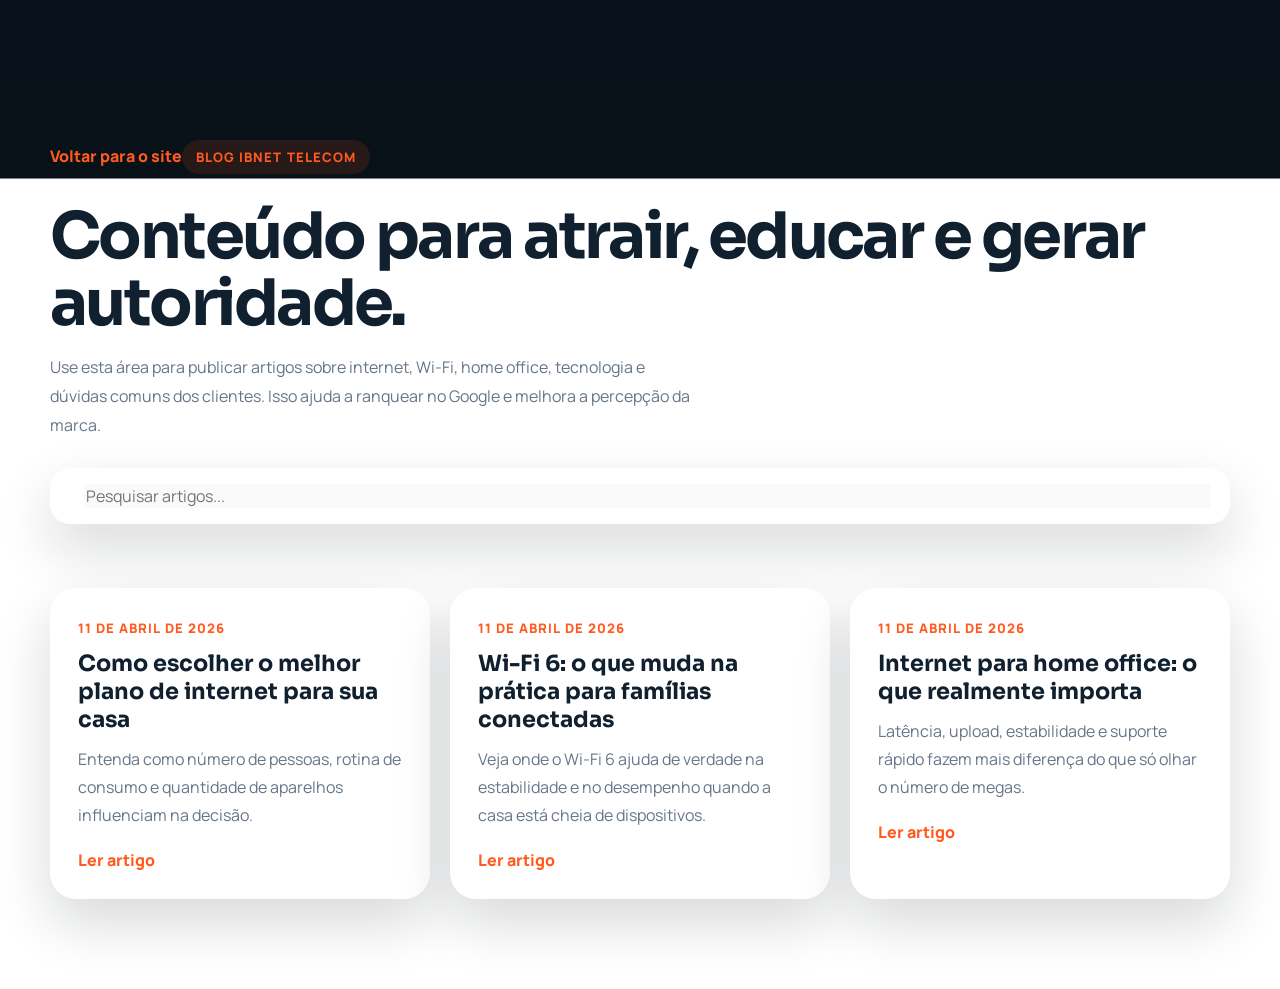
==== blog/index.html @ 460b7248 "Add blog section and refine homepage layout" ====
<!DOCTYPE html><html lang="pt-BR"><head><meta charset="UTF-8"><meta name="viewport" content="width=device-width, initial-scale=1.0"><title>Blog IBnet Telecom</title><link rel="preconnect" href="https://fonts.googleapis.com"><link rel="preconnect" href="https://fonts.gstatic.com" crossorigin><link href="https://fonts.googleapis.com/css2?family=Manrope:wght@400;500;600;700;800&family=Sora:wght@600;700;800&display=swap" rel="stylesheet"><link rel="stylesheet" href="../styles.css"></head><body><div class="page-bg"></div><main class="blog-shell"><div class="container"><section class="blog-hero"><a href="../index.html" class="article-back">Voltar para o site</a><span class="eyebrow">Blog IBnet Telecom</span><h1 class="blog-title">Conteúdo para atrair, educar e gerar autoridade.</h1><p class="blog-intro">Use esta área para publicar artigos sobre internet, Wi-Fi, home office, tecnologia e dúvidas comuns dos clientes. Isso ajuda a ranquear no Google e melhora a percepção da marca.</p><div class="blog-search"><i class="fas fa-search"></i><input type="search" placeholder="Pesquisar artigos..." disabled></div></section><section class="blog-list"><article class="blog-card"><span class="blog-meta">11 de abril de 2026</span><h2>Como escolher o melhor plano de internet para sua casa</h2><p>Entenda como número de pessoas, rotina de consumo e quantidade de aparelhos influenciam na decisão.</p><a href="como-escolher-plano-de-internet.html">Ler artigo</a></article><article class="blog-card"><span class="blog-meta">11 de abril de 2026</span><h2>Wi-Fi 6: o que muda na prática para famílias conectadas</h2><p>Veja onde o Wi-Fi 6 ajuda de verdade na estabilidade e no desempenho quando a casa está cheia de dispositivos.</p><a href="wifi-6-na-pratica.html">Ler artigo</a></article><article class="blog-card"><span class="blog-meta">11 de abril de 2026</span><h2>Internet para home office: o que realmente importa</h2><p>Latência, upload, estabilidade e suporte rápido fazem mais diferença do que só olhar o número de megas.</p><a href="internet-para-home-office.html">Ler artigo</a></article></section></div></main></body></html>
---- styles.css ----
:root{--bg:#081018;--bg2:#0f1822;--surface:#fff;--soft:#f4f7fb;--soft2:#eef2f7;--text:#10202f;--textInv:#eef4fa;--muted:#667688;--mutedInv:#b6c1cb;--primary:#ff5a1f;--primaryDark:#d94712;--accent:#ffb247;--success:#1fcf89;--line:rgba(16,32,47,.1);--lineInv:rgba(255,255,255,.1);--shadow:0 24px 55px rgba(10,18,27,.16);--radius:24px;--radiusSm:16px;--container:1180px;--tr:.22s ease}*{box-sizing:border-box}html{scroll-behavior:smooth}body{margin:0;font-family:'Manrope',sans-serif;color:var(--text);background:linear-gradient(180deg,#09111a 0,#081018 24%,#fff 24.1%,#fff 100%)}body.menu-open{overflow:hidden}a{text-decoration:none;color:inherit}img{max-width:100%;display:block}button,input,select,textarea{font:inherit}.container{width:min(var(--container),calc(100% - 40px));margin:0 auto}.page-bg{position:fixed;inset:0;pointer-events:none;background:radial-gradient(circle at top left,rgba(255,90,31,.18),transparent 28%),radial-gradient(circle at top right,rgba(255,178,71,.12),transparent 22%);z-index:-1}.section{padding:92px 0}.section-dark{background:linear-gradient(180deg,#081018,#0d1722);color:var(--textInv)}.section-soft{background:linear-gradient(180deg,var(--soft),var(--soft2))}.section-accent{padding:0 0 40px}.eyebrow{display:inline-flex;padding:8px 14px;border-radius:999px;background:rgba(255,90,31,.12);color:var(--primary);font-size:.82rem;font-weight:800;letter-spacing:.08em;text-transform:uppercase}.hero .eyebrow,.section-dark .eyebrow,.cta-band .eyebrow{background:rgba(255,255,255,.08);color:#ffd2bd}.section-heading{max-width:760px;margin:0 auto 48px;text-align:center}.align-left{text-align:left;margin:0}.section-heading h2,.hero h1,.contact-form-card h3,.cta-band h2{margin:18px 0 14px;font-family:'Sora',sans-serif;letter-spacing:-.04em;line-height:1.03}.section-heading h2{font-size:clamp(2rem,4vw,3.2rem)}.section-heading p,.hero-text,.plan-description,.benefit-card p,.testimonial-card p,.contact-form-card p,.faq-answer p{line-height:1.75;color:var(--muted)}.section-dark .section-heading p,.section-dark .benefit-card p,.section-dark .faq-answer p,.cta-band p{color:var(--mutedInv)}.header{position:sticky;top:0;z-index:50;background:rgba(8,16,24,.74);backdrop-filter:blur(16px);border-bottom:1px solid rgba(255,255,255,.08)}.header.scrolled{background:rgba(8,16,24,.92)}.navbar{display:flex;align-items:center;justify-content:space-between;gap:24px;min-height:92px}.logo,.footer-logo{height:72px;width:auto}.nav-panel{display:flex;align-items:center;justify-content:space-between;gap:28px;flex:1}.nav-menu{display:flex;gap:28px;list-style:none;margin:0;padding:0}.nav-link{color:rgba(238,244,250,.94);font-weight:700;position:relative}.nav-link:after{content:'';position:absolute;left:0;bottom:-8px;width:100%;height:2px;background:linear-gradient(90deg,var(--primary),var(--accent));transform:scaleX(0);transform-origin:left;transition:transform var(--tr)}.nav-link:hover:after{transform:scaleX(1)}.nav-actions{display:flex;align-items:center;gap:12px}.phone-btn{display:inline-flex;align-items:center;gap:10px;color:var(--textInv);font-weight:800}.btn{display:inline-flex;align-items:center;justify-content:center;gap:10px;min-height:52px;padding:0 22px;border:none;border-radius:999px;font-weight:800;cursor:pointer;transition:transform var(--tr),background var(--tr),color var(--tr),border-color var(--tr),box-shadow var(--tr)}.btn:hover{transform:translateY(-2px)}.btn-primary{background:linear-gradient(135deg,var(--primary),#ff7d30);color:#fff;box-shadow:0 18px 35px rgba(255,90,31,.24)}.btn-primary:hover{background:linear-gradient(135deg,#ff6d35,var(--primaryDark))}.btn-secondary{background:transparent;border:1px solid rgba(255,255,255,.18);color:var(--textInv)}.section:not(.section-dark) .btn-secondary,.contact-cta-box .btn-secondary{border-color:var(--line);color:var(--text)}.btn-light{background:#fff;color:var(--text)}.btn.full{width:100%}.hamburger{display:none;width:52px;height:52px;border-radius:16px;border:1px solid rgba(255,255,255,.16);background:transparent;align-items:center;justify-content:center;flex-direction:column;gap:5px}.hamburger span{display:block;width:22px;height:2px;background:#fff;transition:transform var(--tr),opacity var(--tr)}.hamburger.active span:nth-child(1){transform:translateY(7px) rotate(45deg)}.hamburger.active span:nth-child(2){opacity:0}.hamburger.active span:nth-child(3){transform:translateY(-7px) rotate(-45deg)}.hero{padding:56px 0 78px;color:var(--textInv)}.hero-grid{display:grid;grid-template-columns:minmax(0,1.15fr) minmax(360px,.85fr);gap:36px;align-items:center}.hero h1{font-size:clamp(2.8rem,6vw,5.2rem);max-width:11ch}.hero-text{max-width:60ch;color:#d1dbe5;font-size:1.08rem}.hero-proof{display:grid;grid-template-columns:repeat(3,1fr);gap:14px;margin:34px 0 28px}.proof-card{padding:18px;border-radius:22px;background:rgba(255,255,255,.08);border:1px solid rgba(255,255,255,.08)}.proof-card strong{display:block;margin-bottom:8px}.proof-card span{font-size:.92rem;line-height:1.55;color:var(--mutedInv)}.hero-actions{display:flex;flex-wrap:wrap;gap:14px;margin-bottom:24px}.hero-tags{display:flex;flex-wrap:wrap;gap:14px 20px;list-style:none;padding:0;margin:0;color:#dce4ee}.hero-tags li{display:inline-flex;align-items:center;gap:8px;font-weight:700}.hero-tags i{color:var(--success)}.hero-panel{position:relative;min-height:560px;border-radius:32px;background:linear-gradient(180deg,rgba(255,255,255,.1),rgba(255,255,255,.04));border:1px solid rgba(255,255,255,.1);overflow:hidden;box-shadow:0 30px 70px rgba(0,0,0,.22)}.signal-rings,.signal-rings:before,.signal-rings:after{position:absolute;border:1px solid rgba(255,255,255,.22);border-radius:50%}.signal-rings{width:340px;height:340px;top:110px;left:50%;transform:translateX(-50%)}.signal-rings:before,.signal-rings:after{content:'';inset:-28px}.signal-rings:after{inset:-56px}.speed-card{position:absolute;inset:50% auto auto 50%;transform:translate(-50%,-50%);width:min(340px,calc(100% - 56px));padding:34px 28px;text-align:center;border-radius:28px;background:linear-gradient(180deg,#fff,#f8fbfd);color:var(--text);box-shadow:var(--shadow)}.speed-kicker{display:inline-block;margin-bottom:12px;color:var(--primary);font-size:.8rem;font-weight:800;letter-spacing:.09em;text-transform:uppercase}.speed-text{display:block;font-family:'Sora',sans-serif;font-size:clamp(2.6rem,8vw,4.6rem);line-height:1;color:var(--primary)}.speed-label{display:block;margin-top:12px;line-height:1.6;color:var(--muted)}.floating-metric{position:absolute;max-width:190px;padding:16px 18px;border-radius:20px;background:rgba(8,16,24,.85);border:1px solid rgba(255,255,255,.1);color:var(--textInv)}.floating-metric span{display:block;font-size:.84rem;color:var(--mutedInv)}.floating-metric strong{display:block;margin-top:6px;font-size:1.1rem}.metric-top{top:42px;right:24px}.metric-bottom{left:24px;bottom:28px}.stats-bar{margin-top:-16px;padding-bottom:40px}.stats-grid,.benefits-grid,.testimonials-grid,.plans-grid,.addons{display:grid;gap:18px}.stats-grid{grid-template-columns:repeat(3,1fr)}.benefits-grid{grid-template-columns:repeat(4,1fr)}.testimonials-grid{grid-template-columns:repeat(3,1fr)}.plans-grid{grid-template-columns:repeat(3,1fr);gap:22px}.addons{grid-template-columns:repeat(2,1fr);margin-top:26px}.stat-item,.plan-card,.testimonial-card,.coverage-panel,.contact-card,.contact-form-card,.addon-card{background:#fff;border-radius:26px;box-shadow:var(--shadow)}.stat-item{padding:24px}.stat-item strong{display:block;margin-bottom:10px;font-size:1.15rem}.stat-item span{color:var(--muted);line-height:1.65}.benefit-card{padding:28px;border-radius:26px;background:rgba(255,255,255,.06);border:1px solid rgba(255,255,255,.08)}.benefit-icon{width:56px;height:56px;display:grid;place-items:center;margin-bottom:20px;border-radius:18px;background:linear-gradient(135deg,var(--primary),#ff8742);color:#fff;font-size:1.3rem}.benefit-card h3{margin:0 0 12px;font-family:'Sora',sans-serif;font-size:1.28rem}.plan-card{position:relative;padding:30px;border:1px solid var(--line);transition:transform var(--tr),box-shadow var(--tr),border-color var(--tr)}.plan-card:hover{transform:translateY(-6px);box-shadow:0 24px 44px rgba(16,28,39,.14);border-color:rgba(255,90,31,.35)}.plan-card.featured{background:linear-gradient(180deg,#fff8f3,#fff);border-color:rgba(255,90,31,.42);transform:translateY(-12px)}.featured-seal{position:absolute;top:18px;right:18px;padding:9px 12px;border-radius:999px;background:rgba(255,90,31,.12);color:var(--primary);font-size:.76rem;font-weight:800;letter-spacing:.08em;text-transform:uppercase}.plan-line{color:var(--primary);font-size:.8rem;font-weight:800;letter-spacing:.08em;text-transform:uppercase}.plan-card h3{margin:14px 0 12px;font-family:'Sora',sans-serif;font-size:2.2rem;letter-spacing:-.05em}.plan-price{display:flex;align-items:baseline;gap:8px;margin:26px 0}.plan-price small,.plan-price span{color:var(--muted);font-weight:700}.plan-price strong{font-family:'Sora',sans-serif;font-size:2.8rem;line-height:1;letter-spacing:-.05em}.plan-list{list-style:none;padding:0;margin:0 0 28px;display:grid;gap:12px}.plan-list li{position:relative;padding-left:30px;color:var(--muted);line-height:1.6}.plan-list li:before{content:'\f058';font-family:'Font Awesome 6 Free';font-weight:900;position:absolute;left:0;top:1px;color:var(--success)}.addon-card{display:flex;align-items:center;gap:18px;padding:24px;background:linear-gradient(180deg,#111d29,#0b151f);color:var(--textInv)}.addon-card i{width:54px;height:54px;display:grid;place-items:center;border-radius:18px;background:linear-gradient(135deg,var(--primary),#ff8e45);font-size:1.2rem}.addon-card div{flex:1}.addon-card strong{display:block;margin-bottom:6px}.addon-card span{color:var(--mutedInv);line-height:1.55}.cta-band{display:flex;align-items:center;justify-content:space-between;gap:24px;padding:34px 40px;border-radius:28px;color:var(--textInv);background:linear-gradient(135deg,#121f2d,#0b151f 60%,#1b0f0a 100%);box-shadow:0 30px 70px rgba(0,0,0,.22)}.cta-band p{margin:0}.coverage-layout,.contact-layout,.faq-layout{display:grid;grid-template-columns:minmax(0,1.1fr) minmax(320px,.9fr);gap:24px}.coverage-map-wrap{padding:12px;border-radius:30px;background:#fff;box-shadow:var(--shadow)}.coverage-map{height:560px;border-radius:22px}.coverage-panel{padding:28px}.coverage-panel-header{display:flex;justify-content:space-between;align-items:flex-start;gap:12px;margin-bottom:18px}.coverage-panel-header h3,.footer h4{margin:0;font-family:'Sora',sans-serif}.coverage-panel-header a{color:var(--primary);font-weight:800}.coverage-list{list-style:none;padding:0;margin:0;display:grid;gap:10px;max-height:460px;overflow:auto}.coverage-list li{padding:14px 16px;border-radius:16px;background:var(--soft);cursor:pointer;transition:background var(--tr),transform var(--tr);font-weight:700}.coverage-list li:hover{background:rgba(255,90,31,.12);transform:translateX(4px)}.testimonial-card,.contact-card,.contact-form-card{padding:28px}.stars{display:flex;gap:6px;color:#ffb400;margin-bottom:16px}.testimonial-card p{margin:0 0 20px}.testimonial-card strong{display:block;margin-bottom:4px}.testimonial-card span,.contact-card span,.footer p,.footer li,.footer a{color:var(--muted)}.faq-list{display:grid;gap:14px}.faq-item{border-radius:20px;border:1px solid rgba(255,255,255,.08);background:rgba(255,255,255,.04);overflow:hidden}.faq-question{width:100%;display:flex;align-items:center;justify-content:space-between;gap:20px;padding:22px 24px;border:none;background:transparent;color:var(--textInv);text-align:left;font-weight:800;cursor:pointer}.faq-question i{transition:transform var(--tr)}.faq-answer{display:none;padding:0 24px 22px}.faq-item.active .faq-answer{display:block}.faq-item.active .faq-question i{transform:rotate(45deg)}.contact-column{display:grid;gap:16px}.contact-card{display:flex;align-items:center;gap:18px}.contact-card i{width:56px;height:56px;display:grid;place-items:center;border-radius:18px;background:linear-gradient(135deg,var(--primary),#ff8b49);color:#fff;font-size:1.2rem}.contact-card strong{display:block;margin-bottom:6px}.contact-cta-box{padding:26px;border-radius:26px;background:linear-gradient(180deg,#0e1823,#0a131c);color:var(--textInv);box-shadow:0 30px 70px rgba(0,0,0,.22)}.contact-cta-box .btn+.btn{margin-top:12px}.finance-qr{width:180px;margin:20px auto 0;border-radius:18px;background:#fff;padding:10px}.contact-form-card h3{font-size:2rem}.form-grid{display:grid;grid-template-columns:repeat(2,1fr);gap:14px}.form-group{display:grid;gap:10px;margin-bottom:18px}.form-group label{font-size:.95rem;font-weight:800}.form-group input,.form-group select,.form-group textarea{width:100%;padding:16px 18px;border-radius:16px;border:1px solid var(--line);background:#fbfcfd;color:var(--text)}.form-group input:focus,.form-group select:focus,.form-group textarea:focus{outline:none;border-color:rgba(255,90,31,.4);box-shadow:0 0 0 4px rgba(255,90,31,.12);background:#fff}.footer{background:#081018;color:var(--textInv);padding-top:40px}.footer-content{display:grid;grid-template-columns:1.2fr .9fr .9fr .8fr;gap:20px;padding-bottom:30px}.footer ul{list-style:none;padding:0;margin:0}.footer-bottom{padding:18px 0 32px;border-top:1px solid rgba(255,255,255,.08);color:#c7d1db}.social-links{display:flex;gap:12px}.social-links a{width:44px;height:44px;display:grid;place-items:center;border-radius:14px;background:rgba(255,255,255,.08)}.floating-whatsapp{position:fixed;right:18px;bottom:18px;z-index:60;display:inline-flex;align-items:center;gap:10px;padding:14px 18px;border-radius:999px;background:linear-gradient(135deg,#1db954,#0fb964);color:#fff;font-weight:800;box-shadow:0 20px 40px rgba(13,117,55,.35)}.reveal{opacity:1;transform:none}.reveal.is-visible{opacity:1;transform:none}@media (max-width:1120px){.hero-grid,.coverage-layout,.contact-layout,.faq-layout,.footer-content{grid-template-columns:1fr}.benefits-grid,.stats-grid,.plans-grid,.addons,.testimonials-grid{grid-template-columns:repeat(2,1fr)}.hero-panel{min-height:500px}}@media (max-width:920px){.hamburger{display:inline-flex}.nav-panel{position:fixed;top:92px;left:20px;right:20px;display:none;flex-direction:column;align-items:stretch;padding:22px;border-radius:24px;background:rgba(8,16,24,.96);border:1px solid rgba(255,255,255,.08);box-shadow:0 30px 70px rgba(0,0,0,.22)}.nav-panel.active{display:flex}.nav-menu,.nav-actions{flex-direction:column}.nav-menu{align-items:flex-start;gap:18px}.nav-actions{align-items:stretch;width:100%}.phone-btn{justify-content:center}.hero-proof,.benefits-grid,.plans-grid,.stats-grid,.addons,.form-grid,.testimonials-grid{grid-template-columns:1fr}.cta-band{flex-direction:column;align-items:flex-start}.hero-panel{min-height:460px}}@media (max-width:640px){.section{padding:76px 0}.navbar{min-height:84px}.logo,.footer-logo{height:62px}.hero{padding-top:30px}.hero h1{max-width:100%}.hero-actions,.hero-tags{flex-direction:column;align-items:stretch}.hero-panel{min-height:420px}.speed-card{width:calc(100% - 40px);padding:28px 22px}.floating-metric{max-width:150px;padding:12px 14px}.floating-whatsapp span{display:none}}.coverage-map{position:relative;overflow:hidden;background:linear-gradient(135deg,#0e1823,#132131)}.coverage-map-fallback{position:absolute;inset:0;display:flex;flex-direction:column;align-items:flex-start;justify-content:flex-end;gap:14px;padding:32px;background:linear-gradient(180deg,rgba(6,12,18,.14),rgba(6,12,18,.82));color:#fff}.coverage-map-fallback strong{font-family:"Sora",sans-serif;font-size:1.8rem;line-height:1.1}.coverage-map-fallback span{max-width:34ch;line-height:1.7;color:#d6e0ea}
.hero h1{font-size:clamp(2.45rem,5vw,4.6rem);max-width:10.5ch;line-height:1.02}.hero-outline-btn{background:rgba(255,255,255,.04)}.interactive-panel{transition:transform .3s ease,box-shadow .3s ease}.interactive-panel:hover{transform:translateY(-6px);box-shadow:0 34px 80px rgba(0,0,0,.28)}.premium-card{transition:transform .28s ease,box-shadow .28s ease}.interactive-panel:hover .premium-card{transform:translate(-50%,-50%) scale(1.04);box-shadow:0 30px 70px rgba(16,28,39,.2)}.speed-features{display:grid;gap:10px;margin-top:16px}.speed-features span{display:flex;align-items:center;justify-content:center;gap:8px;font-size:.92rem;font-weight:700;color:var(--muted)}
.contact-secondary{color:#fff!important;border-color:rgba(255,255,255,.24)!important;background:rgba(255,255,255,.08)!important}.contact-secondary:hover{background:rgba(255,255,255,.16)!important}.finance-qr{width:180px;height:180px;object-fit:contain;display:block;margin:20px auto 0;border-radius:18px;background:#fff;padding:10px}@media (max-width:920px){.blog-preview-grid{grid-template-columns:1fr}.blog-actions{flex-direction:column;align-items:flex-start}.finance-qr{width:150px;height:150px}}
.blog-preview-grid{display:grid;grid-template-columns:repeat(3,1fr);gap:20px}.blog-preview-card{padding:28px;border-radius:26px;background:#fff;box-shadow:var(--shadow)}.blog-meta{display:inline-block;margin-bottom:12px;color:var(--primary);font-size:.82rem;font-weight:800;text-transform:uppercase;letter-spacing:.08em}.blog-preview-card h3{margin:0 0 12px;font-family:"Sora",sans-serif;font-size:1.42rem;line-height:1.25}.blog-preview-card p{margin:0 0 18px;color:var(--muted);line-height:1.75}.blog-preview-card a{font-weight:800;color:var(--primary)}.blog-actions{display:flex;align-items:center;gap:18px;margin-top:28px}.blog-actions span{color:var(--muted)}
.contact-cta-header{display:grid;gap:8px;margin-bottom:18px}.contact-cta-header strong{font-family:"Sora",sans-serif;font-size:1.4rem;color:var(--textInv)}.contact-cta-header span{color:var(--mutedInv);line-height:1.7}.contact-cta-actions{display:grid;gap:12px}.qr-card{display:flex;align-items:center;gap:18px;margin-top:20px;padding:18px;border-radius:22px;background:rgba(255,255,255,.08);border:1px solid rgba(255,255,255,.08)}.qr-card strong{display:block;margin-bottom:6px;color:var(--textInv)}.qr-card span{display:block;color:var(--mutedInv);line-height:1.65}
.article-shell{padding-top:140px;padding-bottom:90px;background:linear-gradient(180deg,#09111a 0,#081018 18%,#fff 18.1%,#fff 100%)}.article-wrap{max-width:860px;margin:0 auto;padding:38px;border-radius:30px;background:#fff;box-shadow:var(--shadow)}.article-wrap h1{margin:16px 0 18px;font-family:"Sora",sans-serif;font-size:clamp(2rem,4vw,3.4rem);line-height:1.08}.article-wrap p,.article-wrap li{color:var(--muted);line-height:1.9}.article-wrap h2{margin:26px 0 12px;font-family:"Sora",sans-serif;font-size:1.4rem}.article-wrap ul{padding-left:22px}.article-back{display:inline-flex;align-items:center;gap:8px;margin-bottom:18px;font-weight:800;color:var(--primary)}@media (max-width:920px){.qr-card{flex-direction:column;align-items:flex-start}.blog-list,.blog-preview-grid{grid-template-columns:1fr}.blog-actions{flex-direction:column;align-items:flex-start}.finance-qr{width:150px;height:150px}}
.blog-shell{padding-top:140px;padding-bottom:90px;background:linear-gradient(180deg,#09111a 0,#081018 18%,#fff 18.1%,#fff 100%)}.blog-hero{padding:0 0 28px}.blog-title{margin:18px 0 12px;font-family:"Sora",sans-serif;font-size:clamp(2.2rem,5vw,4rem);line-height:1.05;letter-spacing:-.04em}.blog-intro{max-width:64ch;color:var(--muted);line-height:1.8}.blog-search{display:flex;align-items:center;gap:14px;padding:16px 20px;margin:28px 0 36px;border-radius:20px;background:#fff;box-shadow:var(--shadow)}.blog-search input{flex:1;border:none;outline:none;font-size:1rem}.blog-list{display:grid;grid-template-columns:repeat(3,1fr);gap:20px}.blog-card{padding:28px;border-radius:26px;background:#fff;box-shadow:var(--shadow)}.blog-card h2{margin:0 0 12px;font-family:"Sora",sans-serif;font-size:1.4rem;line-height:1.25}.blog-card p{margin:0 0 20px;color:var(--muted);line-height:1.75}.blog-card a{font-weight:800;color:var(--primary)}
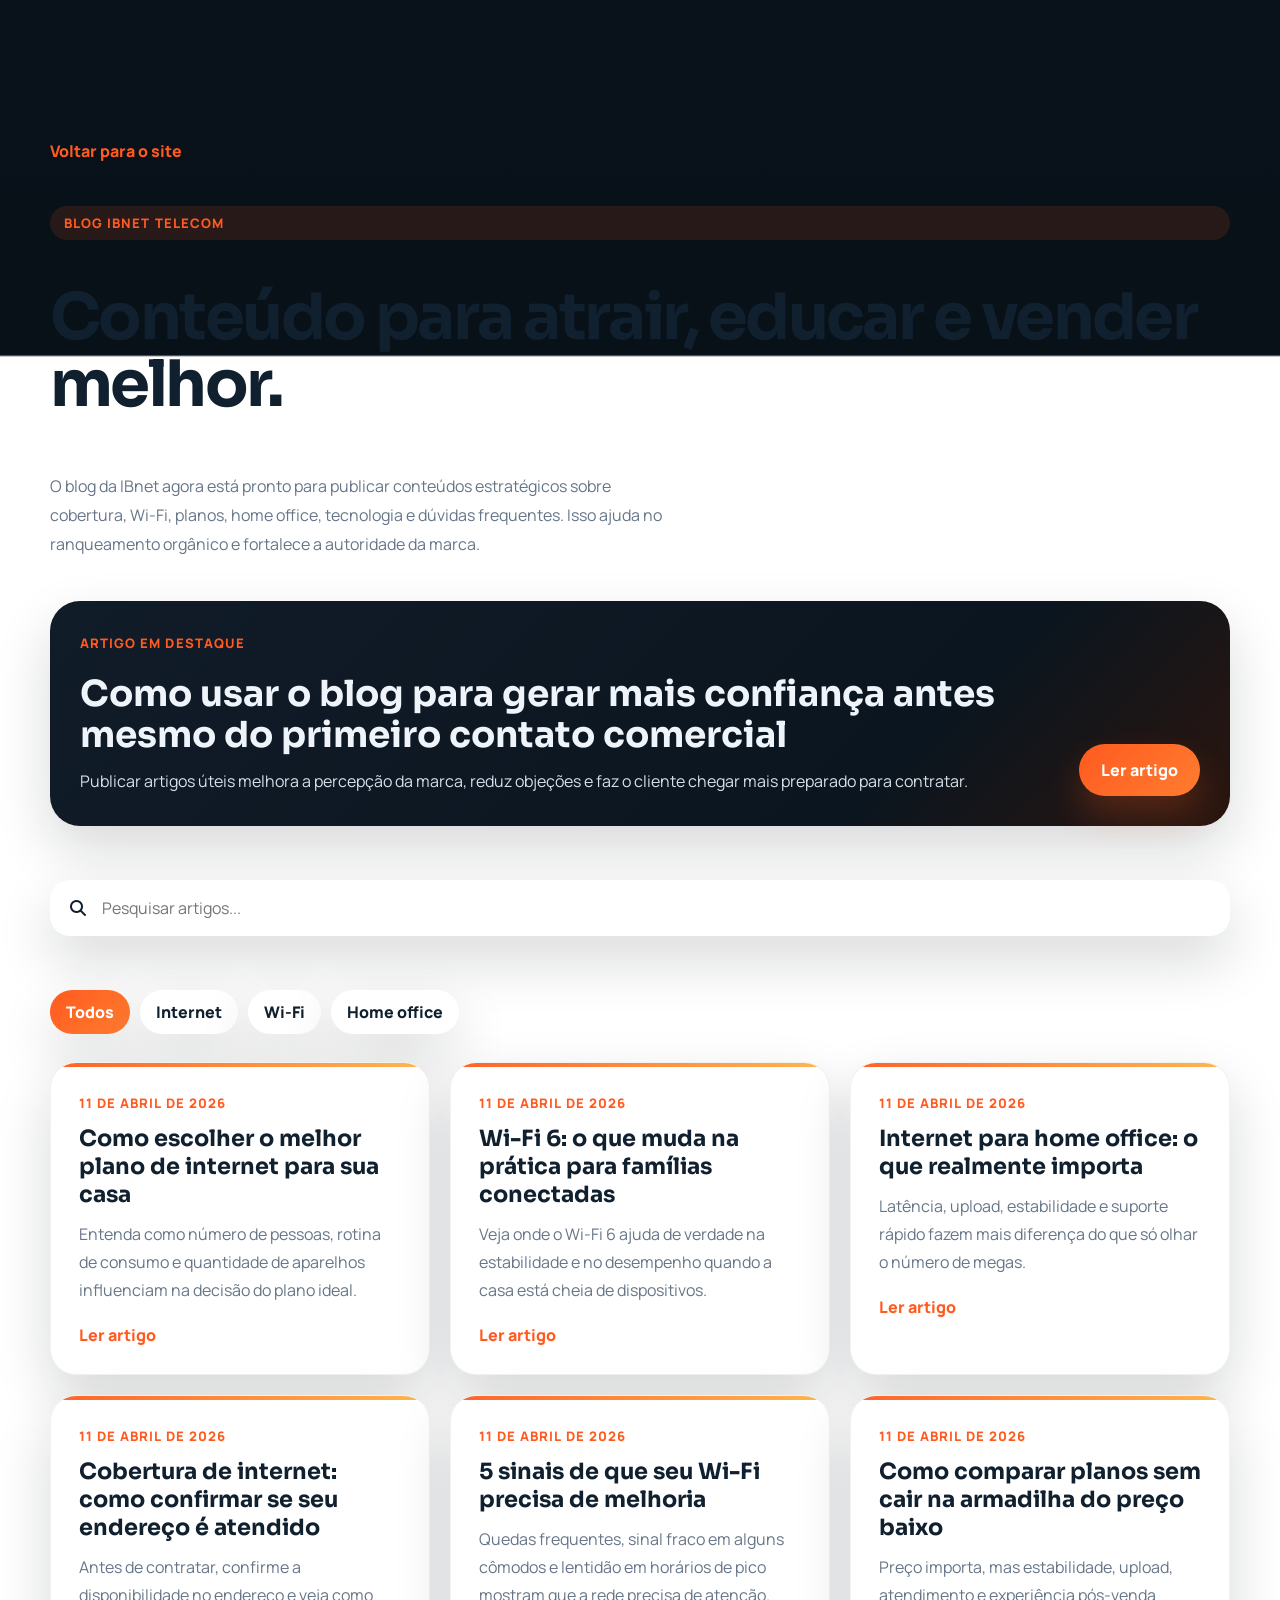
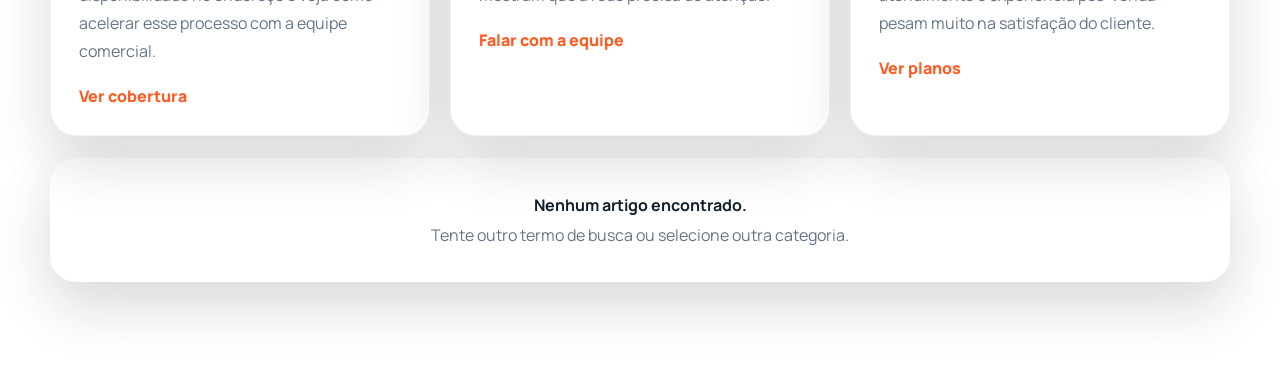
==== commit e16015b7: "Enhance blog experience and refine homepage visuals" ====
--- a/blog/index.html
+++ b/blog/index.html
@@ -1 +1,101 @@
-<!DOCTYPE html><html lang="pt-BR"><head><meta charset="UTF-8"><meta name="viewport" content="width=device-width, initial-scale=1.0"><title>Blog IBnet Telecom</title><link rel="preconnect" href="https://fonts.googleapis.com"><link rel="preconnect" href="https://fonts.gstatic.com" crossorigin><link href="https://fonts.googleapis.com/css2?family=Manrope:wght@400;500;600;700;800&family=Sora:wght@600;700;800&display=swap" rel="stylesheet"><link rel="stylesheet" href="../styles.css"></head><body><div class="page-bg"></div><main class="blog-shell"><div class="container"><section class="blog-hero"><a href="../index.html" class="article-back">Voltar para o site</a><span class="eyebrow">Blog IBnet Telecom</span><h1 class="blog-title">Conteúdo para atrair, educar e gerar autoridade.</h1><p class="blog-intro">Use esta área para publicar artigos sobre internet, Wi-Fi, home office, tecnologia e dúvidas comuns dos clientes. Isso ajuda a ranquear no Google e melhora a percepção da marca.</p><div class="blog-search"><i class="fas fa-search"></i><input type="search" placeholder="Pesquisar artigos..." disabled></div></section><section class="blog-list"><article class="blog-card"><span class="blog-meta">11 de abril de 2026</span><h2>Como escolher o melhor plano de internet para sua casa</h2><p>Entenda como número de pessoas, rotina de consumo e quantidade de aparelhos influenciam na decisão.</p><a href="como-escolher-plano-de-internet.html">Ler artigo</a></article><article class="blog-card"><span class="blog-meta">11 de abril de 2026</span><h2>Wi-Fi 6: o que muda na prática para famílias conectadas</h2><p>Veja onde o Wi-Fi 6 ajuda de verdade na estabilidade e no desempenho quando a casa está cheia de dispositivos.</p><a href="wifi-6-na-pratica.html">Ler artigo</a></article><article class="blog-card"><span class="blog-meta">11 de abril de 2026</span><h2>Internet para home office: o que realmente importa</h2><p>Latência, upload, estabilidade e suporte rápido fazem mais diferença do que só olhar o número de megas.</p><a href="internet-para-home-office.html">Ler artigo</a></article></section></div></main></body></html>+﻿<!DOCTYPE html>
+<html lang="pt-BR">
+<head>
+    <meta charset="UTF-8">
+    <meta name="viewport" content="width=device-width, initial-scale=1.0">
+    <title>Blog IBnet Telecom</title>
+    <meta name="description" content="Artigos da IBnet Telecom sobre internet residencial, Wi-Fi, cobertura, home office e tecnologia em Aparecida de Goiânia.">
+    <link rel="preconnect" href="https://fonts.googleapis.com">
+    <link rel="preconnect" href="https://fonts.gstatic.com" crossorigin>
+    <link href="https://fonts.googleapis.com/css2?family=Manrope:wght@400;500;600;700;800&family=Sora:wght@600;700;800&display=swap" rel="stylesheet">
+    <link rel="stylesheet" href="https://cdnjs.cloudflare.com/ajax/libs/font-awesome/6.5.2/css/all.min.css">
+    <link rel="stylesheet" href="../styles.css">
+</head>
+<body>
+    <div class="page-bg"></div>
+
+    <main class="blog-shell">
+        <div class="container">
+            <section class="blog-hero blog-stage-two">
+                <a href="../index.html" class="article-back">Voltar para o site</a>
+                <span class="eyebrow">Blog IBnet Telecom</span>
+                <h1 class="blog-title">Conteúdo para atrair, educar e vender melhor.</h1>
+                <p class="blog-intro">O blog da IBnet agora está pronto para publicar conteúdos estratégicos sobre cobertura, Wi-Fi, planos, home office, tecnologia e dúvidas frequentes. Isso ajuda no ranqueamento orgânico e fortalece a autoridade da marca.</p>
+
+                <div class="blog-featured-card">
+                    <div>
+                        <span class="blog-meta">Artigo em destaque</span>
+                        <h2>Como usar o blog para gerar mais confiança antes mesmo do primeiro contato comercial</h2>
+                        <p>Publicar artigos úteis melhora a percepção da marca, reduz objeções e faz o cliente chegar mais preparado para contratar.</p>
+                    </div>
+                    <a href="como-escolher-plano-de-internet.html" class="btn btn-primary">Ler artigo</a>
+                </div>
+
+                <div class="blog-toolbar">
+                    <div class="blog-search">
+                        <i class="fas fa-search"></i>
+                        <input type="search" id="blogSearch" placeholder="Pesquisar artigos...">
+                    </div>
+                    <div class="blog-filters">
+                        <button type="button" class="blog-chip active" data-blog-filter="all">Todos</button>
+                        <button type="button" class="blog-chip" data-blog-filter="internet">Internet</button>
+                        <button type="button" class="blog-chip" data-blog-filter="wifi">Wi-Fi</button>
+                        <button type="button" class="blog-chip" data-blog-filter="home-office">Home office</button>
+                    </div>
+                </div>
+            </section>
+
+            <section class="blog-list blog-stage-grid" id="blogList">
+                <article class="blog-card" data-category="internet" data-title="Como escolher o melhor plano de internet para sua casa" data-keywords="plano internet casa velocidade streaming familia cobertura megas">
+                    <span class="blog-meta">11 de abril de 2026</span>
+                    <h2>Como escolher o melhor plano de internet para sua casa</h2>
+                    <p>Entenda como número de pessoas, rotina de consumo e quantidade de aparelhos influenciam na decisão do plano ideal.</p>
+                    <a href="como-escolher-plano-de-internet.html">Ler artigo</a>
+                </article>
+
+                <article class="blog-card" data-category="wifi" data-title="Wi-Fi 6: o que muda na prática para famílias conectadas" data-keywords="wifi 6 roteador cobertura desempenho dispositivos casa conectada">
+                    <span class="blog-meta">11 de abril de 2026</span>
+                    <h2>Wi-Fi 6: o que muda na prática para famílias conectadas</h2>
+                    <p>Veja onde o Wi-Fi 6 ajuda de verdade na estabilidade e no desempenho quando a casa está cheia de dispositivos.</p>
+                    <a href="wifi-6-na-pratica.html">Ler artigo</a>
+                </article>
+
+                <article class="blog-card" data-category="home-office" data-title="Internet para home office: o que realmente importa" data-keywords="home office upload estabilidade trabalho video chamada latencia produtividade">
+                    <span class="blog-meta">11 de abril de 2026</span>
+                    <h2>Internet para home office: o que realmente importa</h2>
+                    <p>Latência, upload, estabilidade e suporte rápido fazem mais diferença do que só olhar o número de megas.</p>
+                    <a href="internet-para-home-office.html">Ler artigo</a>
+                </article>
+
+                <article class="blog-card" data-category="internet" data-title="Cobertura de internet: como confirmar se seu endereço é atendido" data-keywords="cobertura bairro endereco aparecida goiania fibra consulta atendimento">
+                    <span class="blog-meta">11 de abril de 2026</span>
+                    <h2>Cobertura de internet: como confirmar se seu endereço é atendido</h2>
+                    <p>Antes de contratar, confirme a disponibilidade no endereço e veja como acelerar esse processo com a equipe comercial.</p>
+                    <a href="../index.html#cobertura">Ver cobertura</a>
+                </article>
+
+                <article class="blog-card" data-category="wifi" data-title="5 sinais de que seu Wi-Fi precisa de melhoria" data-keywords="wifi lento quedas sinal fraco repetidor mesh internet casa">
+                    <span class="blog-meta">11 de abril de 2026</span>
+                    <h2>5 sinais de que seu Wi-Fi precisa de melhoria</h2>
+                    <p>Quedas frequentes, sinal fraco em alguns cômodos e lentidão em horários de pico mostram que a rede precisa de atenção.</p>
+                    <a href="../index.html#contato">Falar com a equipe</a>
+                </article>
+
+                <article class="blog-card" data-category="internet" data-title="Como comparar planos sem cair na armadilha do preço baixo" data-keywords="comparar planos preço suporte upload estabilidade atendimento fibra">
+                    <span class="blog-meta">11 de abril de 2026</span>
+                    <h2>Como comparar planos sem cair na armadilha do preço baixo</h2>
+                    <p>Preço importa, mas estabilidade, upload, atendimento e experiência pós-venda pesam muito na satisfação do cliente.</p>
+                    <a href="../index.html#planos">Ver planos</a>
+                </article>
+            </section>
+
+            <div class="blog-empty-state" id="blogEmptyState" hidden>
+                <strong>Nenhum artigo encontrado.</strong>
+                <span>Tente outro termo de busca ou selecione outra categoria.</span>
+            </div>
+        </div>
+    </main>
+
+    <script src="../script.js"></script>
+</body>
+</html>
--- a/styles.css
+++ b/styles.css
@@ -5,3 +5,5 @@
 .contact-cta-header{display:grid;gap:8px;margin-bottom:18px}.contact-cta-header strong{font-family:"Sora",sans-serif;font-size:1.4rem;color:var(--textInv)}.contact-cta-header span{color:var(--mutedInv);line-height:1.7}.contact-cta-actions{display:grid;gap:12px}.qr-card{display:flex;align-items:center;gap:18px;margin-top:20px;padding:18px;border-radius:22px;background:rgba(255,255,255,.08);border:1px solid rgba(255,255,255,.08)}.qr-card strong{display:block;margin-bottom:6px;color:var(--textInv)}.qr-card span{display:block;color:var(--mutedInv);line-height:1.65}
 .article-shell{padding-top:140px;padding-bottom:90px;background:linear-gradient(180deg,#09111a 0,#081018 18%,#fff 18.1%,#fff 100%)}.article-wrap{max-width:860px;margin:0 auto;padding:38px;border-radius:30px;background:#fff;box-shadow:var(--shadow)}.article-wrap h1{margin:16px 0 18px;font-family:"Sora",sans-serif;font-size:clamp(2rem,4vw,3.4rem);line-height:1.08}.article-wrap p,.article-wrap li{color:var(--muted);line-height:1.9}.article-wrap h2{margin:26px 0 12px;font-family:"Sora",sans-serif;font-size:1.4rem}.article-wrap ul{padding-left:22px}.article-back{display:inline-flex;align-items:center;gap:8px;margin-bottom:18px;font-weight:800;color:var(--primary)}@media (max-width:920px){.qr-card{flex-direction:column;align-items:flex-start}.blog-list,.blog-preview-grid{grid-template-columns:1fr}.blog-actions{flex-direction:column;align-items:flex-start}.finance-qr{width:150px;height:150px}}
 .blog-shell{padding-top:140px;padding-bottom:90px;background:linear-gradient(180deg,#09111a 0,#081018 18%,#fff 18.1%,#fff 100%)}.blog-hero{padding:0 0 28px}.blog-title{margin:18px 0 12px;font-family:"Sora",sans-serif;font-size:clamp(2.2rem,5vw,4rem);line-height:1.05;letter-spacing:-.04em}.blog-intro{max-width:64ch;color:var(--muted);line-height:1.8}.blog-search{display:flex;align-items:center;gap:14px;padding:16px 20px;margin:28px 0 36px;border-radius:20px;background:#fff;box-shadow:var(--shadow)}.blog-search input{flex:1;border:none;outline:none;font-size:1rem}.blog-list{display:grid;grid-template-columns:repeat(3,1fr);gap:20px}.blog-card{padding:28px;border-radius:26px;background:#fff;box-shadow:var(--shadow)}.blog-card h2{margin:0 0 12px;font-family:"Sora",sans-serif;font-size:1.4rem;line-height:1.25}.blog-card p{margin:0 0 20px;color:var(--muted);line-height:1.75}.blog-card a{font-weight:800;color:var(--primary)}
+.hero h1{font-size:clamp(2.2rem,4.2vw,3.95rem)!important;max-width:11.2ch!important;line-height:1.04!important}
+.hero h1{font-size:clamp(2rem,3.6vw,3.45rem)!important;max-width:12ch!important;line-height:1.06!important}.hero-text{max-width:52ch}.hero-panel{min-height:520px}.interactive-panel{cursor:default;transform-style:preserve-3d;transition:transform .18s ease,box-shadow .28s ease}.interactive-panel:hover{box-shadow:0 34px 90px rgba(0,0,0,.28)}.speed-card{transition:transform .22s ease,box-shadow .22s ease}.interactive-panel:hover .speed-card{transform:translate(-50%,-50%) scale(1.03)}.speed-features{margin-top:18px}.speed-features span{padding:10px 14px;border-radius:999px;background:#f5f7fb}.blog-home-feature{display:grid;grid-template-columns:minmax(0,1fr) auto;gap:24px;align-items:end;margin-bottom:24px;padding:30px;border-radius:30px;background:linear-gradient(135deg,#111c29,#0b151f 70%,#26140d);color:var(--textInv);box-shadow:var(--shadow)}.blog-home-feature h3{margin:12px 0 12px;font-family:"Sora",sans-serif;font-size:clamp(1.5rem,2.6vw,2.3rem);line-height:1.15}.blog-home-feature p{margin:0;color:#d6e0ea;line-height:1.8}.blog-home-chips{display:flex;flex-wrap:wrap;gap:10px;margin-top:18px}.blog-home-chips span{padding:10px 14px;border-radius:999px;background:rgba(255,255,255,.08);font-size:.88rem;font-weight:700}.contact-cta-box{display:grid;gap:18px}.contact-cta-box .btn{min-height:56px}.contact-secondary{color:#fff!important;border-color:rgba(255,255,255,.28)!important;background:rgba(255,255,255,.08)!important}.contact-secondary:hover{background:rgba(255,255,255,.16)!important}.finance-qr{width:160px;height:160px;object-fit:contain;display:block;border-radius:18px;background:#fff;padding:10px;box-shadow:0 14px 30px rgba(0,0,0,.14)}.qr-card{display:flex;align-items:center;gap:18px;padding:18px;border-radius:22px;background:rgba(255,255,255,.06)}.qr-card strong{display:block;margin-bottom:6px}.qr-card span{color:#d7e0ea;line-height:1.7}.blog-stage-two{display:grid;gap:26px}.blog-featured-card{display:grid;grid-template-columns:minmax(0,1fr) auto;gap:20px;align-items:end;padding:30px;border-radius:30px;background:linear-gradient(135deg,#111c29,#0b151f 72%,#2b160e);color:var(--textInv);box-shadow:var(--shadow)}.blog-featured-card h2{margin:10px 0 12px;font-family:"Sora",sans-serif;font-size:clamp(1.55rem,2.8vw,2.4rem);line-height:1.14}.blog-featured-card p{margin:0;color:#d6e0ea;line-height:1.8}.blog-toolbar{display:grid;gap:18px}.blog-filters{display:flex;flex-wrap:wrap;gap:10px}.blog-chip{min-height:44px;padding:0 16px;border:none;border-radius:999px;background:#fff;color:var(--text);font-weight:800;box-shadow:var(--shadow);cursor:pointer}.blog-chip.active{background:linear-gradient(135deg,var(--primary),#ff7d30);color:#fff}@media (max-width:920px){.blog-home-feature,.blog-featured-card,.qr-card{grid-template-columns:1fr}.blog-stage-grid{grid-template-columns:1fr}.blog-home-feature .btn,.blog-featured-card .btn{width:100%}}@media (max-width:640px){.hero h1{font-size:clamp(1.9rem,10vw,2.75rem)!important}.hero-panel{min-height:460px}.speed-card{padding:24px 20px}.speed-features span{font-size:.84rem}.finance-qr{width:132px;height:132px}}.blog-stage-grid{grid-template-columns:repeat(3,1fr)}.blog-card{position:relative;overflow:hidden;border:1px solid rgba(16,32,47,.06);transition:transform .2s ease,box-shadow .2s ease}.blog-card:hover{transform:translateY(-6px);box-shadow:0 28px 44px rgba(16,28,39,.14)}.blog-card:before{content:"";position:absolute;inset:0 auto auto 0;width:100%;height:4px;background:linear-gradient(90deg,var(--primary),var(--accent));opacity:.95}.blog-empty-state{display:grid;place-items:center;gap:8px;padding:36px;margin-top:22px;border-radius:26px;background:#fff;box-shadow:var(--shadow);text-align:center}.blog-empty-state span{color:var(--muted)}
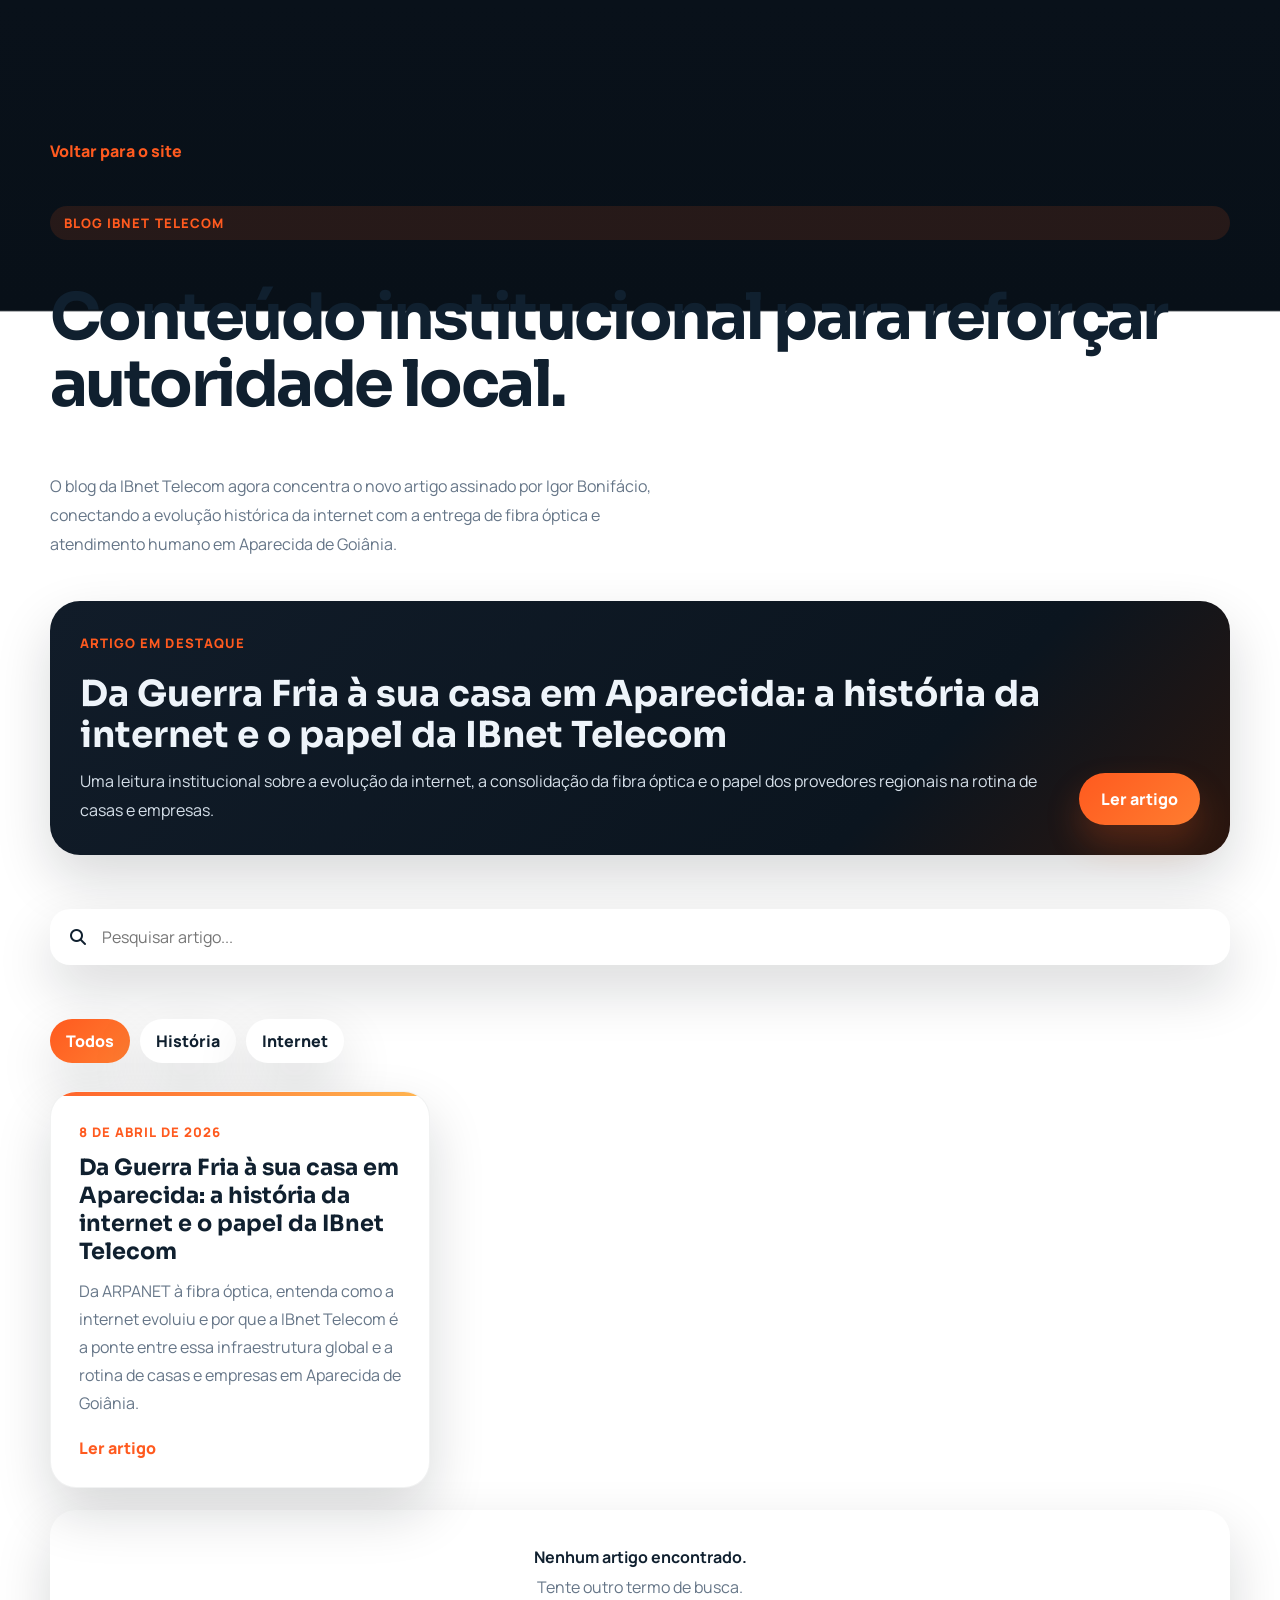
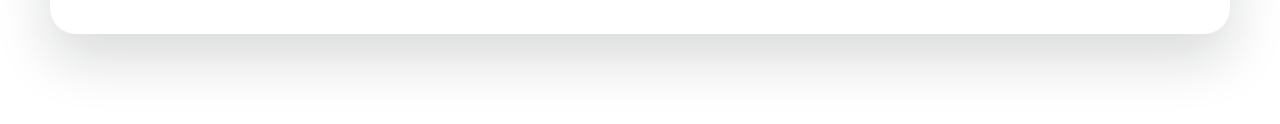
==== commit 3370a622: "Atualiza blog da IBnet com novo artigo institucional" ====
--- a/blog/index.html
+++ b/blog/index.html
@@ -1,10 +1,10 @@
-﻿<!DOCTYPE html>
+<!DOCTYPE html>
 <html lang="pt-BR">
 <head>
     <meta charset="UTF-8">
     <meta name="viewport" content="width=device-width, initial-scale=1.0">
     <title>Blog IBnet Telecom</title>
-    <meta name="description" content="Artigos da IBnet Telecom sobre internet residencial, Wi-Fi, cobertura, home office e tecnologia em Aparecida de Goiânia.">
+    <meta name="description" content="Artigo da IBnet Telecom sobre a história da internet, da ARPANET à fibra óptica, e seu impacto em Aparecida de Goiânia.">
     <link rel="preconnect" href="https://fonts.googleapis.com">
     <link rel="preconnect" href="https://fonts.gstatic.com" crossorigin>
     <link href="https://fonts.googleapis.com/css2?family=Manrope:wght@400;500;600;700;800&family=Sora:wght@600;700;800&display=swap" rel="stylesheet">
@@ -19,83 +19,47 @@
             <section class="blog-hero blog-stage-two">
                 <a href="../index.html" class="article-back">Voltar para o site</a>
                 <span class="eyebrow">Blog IBnet Telecom</span>
-                <h1 class="blog-title">Conteúdo para atrair, educar e vender melhor.</h1>
-                <p class="blog-intro">O blog da IBnet agora está pronto para publicar conteúdos estratégicos sobre cobertura, Wi-Fi, planos, home office, tecnologia e dúvidas frequentes. Isso ajuda no ranqueamento orgânico e fortalece a autoridade da marca.</p>
+                <h1 class="blog-title">Conteúdo institucional para reforçar autoridade local.</h1>
+                <p class="blog-intro">O blog da IBnet Telecom agora concentra o novo artigo assinado por Igor Bonifácio, conectando a evolução histórica da internet com a entrega de fibra óptica e atendimento humano em Aparecida de Goiânia.</p>
 
                 <div class="blog-featured-card">
                     <div>
                         <span class="blog-meta">Artigo em destaque</span>
-                        <h2>Como usar o blog para gerar mais confiança antes mesmo do primeiro contato comercial</h2>
-                        <p>Publicar artigos úteis melhora a percepção da marca, reduz objeções e faz o cliente chegar mais preparado para contratar.</p>
+                        <h2>Da Guerra Fria à sua casa em Aparecida: a história da internet e o papel da IBnet Telecom</h2>
+                        <p>Uma leitura institucional sobre a evolução da internet, a consolidação da fibra óptica e o papel dos provedores regionais na rotina de casas e empresas.</p>
                     </div>
-                    <a href="como-escolher-plano-de-internet.html" class="btn btn-primary">Ler artigo</a>
+                    <a href="da-guerra-fria-a-sua-casa-em-aparecida.html" class="btn btn-primary">Ler artigo</a>
                 </div>
 
                 <div class="blog-toolbar">
                     <div class="blog-search">
                         <i class="fas fa-search"></i>
-                        <input type="search" id="blogSearch" placeholder="Pesquisar artigos...">
+                        <input type="search" id="blogSearch" placeholder="Pesquisar artigo...">
                     </div>
                     <div class="blog-filters">
                         <button type="button" class="blog-chip active" data-blog-filter="all">Todos</button>
+                        <button type="button" class="blog-chip" data-blog-filter="historia">História</button>
                         <button type="button" class="blog-chip" data-blog-filter="internet">Internet</button>
-                        <button type="button" class="blog-chip" data-blog-filter="wifi">Wi-Fi</button>
-                        <button type="button" class="blog-chip" data-blog-filter="home-office">Home office</button>
                     </div>
                 </div>
             </section>
 
             <section class="blog-list blog-stage-grid" id="blogList">
-                <article class="blog-card" data-category="internet" data-title="Como escolher o melhor plano de internet para sua casa" data-keywords="plano internet casa velocidade streaming familia cobertura megas">
-                    <span class="blog-meta">11 de abril de 2026</span>
-                    <h2>Como escolher o melhor plano de internet para sua casa</h2>
-                    <p>Entenda como número de pessoas, rotina de consumo e quantidade de aparelhos influenciam na decisão do plano ideal.</p>
-                    <a href="como-escolher-plano-de-internet.html">Ler artigo</a>
-                </article>
-
-                <article class="blog-card" data-category="wifi" data-title="Wi-Fi 6: o que muda na prática para famílias conectadas" data-keywords="wifi 6 roteador cobertura desempenho dispositivos casa conectada">
-                    <span class="blog-meta">11 de abril de 2026</span>
-                    <h2>Wi-Fi 6: o que muda na prática para famílias conectadas</h2>
-                    <p>Veja onde o Wi-Fi 6 ajuda de verdade na estabilidade e no desempenho quando a casa está cheia de dispositivos.</p>
-                    <a href="wifi-6-na-pratica.html">Ler artigo</a>
-                </article>
-
-                <article class="blog-card" data-category="home-office" data-title="Internet para home office: o que realmente importa" data-keywords="home office upload estabilidade trabalho video chamada latencia produtividade">
-                    <span class="blog-meta">11 de abril de 2026</span>
-                    <h2>Internet para home office: o que realmente importa</h2>
-                    <p>Latência, upload, estabilidade e suporte rápido fazem mais diferença do que só olhar o número de megas.</p>
-                    <a href="internet-para-home-office.html">Ler artigo</a>
-                </article>
-
-                <article class="blog-card" data-category="internet" data-title="Cobertura de internet: como confirmar se seu endereço é atendido" data-keywords="cobertura bairro endereco aparecida goiania fibra consulta atendimento">
-                    <span class="blog-meta">11 de abril de 2026</span>
-                    <h2>Cobertura de internet: como confirmar se seu endereço é atendido</h2>
-                    <p>Antes de contratar, confirme a disponibilidade no endereço e veja como acelerar esse processo com a equipe comercial.</p>
-                    <a href="../index.html#cobertura">Ver cobertura</a>
-                </article>
-
-                <article class="blog-card" data-category="wifi" data-title="5 sinais de que seu Wi-Fi precisa de melhoria" data-keywords="wifi lento quedas sinal fraco repetidor mesh internet casa">
-                    <span class="blog-meta">11 de abril de 2026</span>
-                    <h2>5 sinais de que seu Wi-Fi precisa de melhoria</h2>
-                    <p>Quedas frequentes, sinal fraco em alguns cômodos e lentidão em horários de pico mostram que a rede precisa de atenção.</p>
-                    <a href="../index.html#contato">Falar com a equipe</a>
-                </article>
-
-                <article class="blog-card" data-category="internet" data-title="Como comparar planos sem cair na armadilha do preço baixo" data-keywords="comparar planos preço suporte upload estabilidade atendimento fibra">
-                    <span class="blog-meta">11 de abril de 2026</span>
-                    <h2>Como comparar planos sem cair na armadilha do preço baixo</h2>
-                    <p>Preço importa, mas estabilidade, upload, atendimento e experiência pós-venda pesam muito na satisfação do cliente.</p>
-                    <a href="../index.html#planos">Ver planos</a>
+                <article class="blog-card" data-category="historia" data-title="Da Guerra Fria à sua casa em Aparecida: a história da internet e o papel da IBnet Telecom" data-keywords="internet arpanet tcp ip web fibra óptica aparecida de goiania ibnet telecom igor bonifacio historia">
+                    <span class="blog-meta">8 de abril de 2026</span>
+                    <h2>Da Guerra Fria à sua casa em Aparecida: a história da internet e o papel da IBnet Telecom</h2>
+                    <p>Da ARPANET à fibra óptica, entenda como a internet evoluiu e por que a IBnet Telecom é a ponte entre essa infraestrutura global e a rotina de casas e empresas em Aparecida de Goiânia.</p>
+                    <a href="da-guerra-fria-a-sua-casa-em-aparecida.html">Ler artigo</a>
                 </article>
             </section>
 
             <div class="blog-empty-state" id="blogEmptyState" hidden>
                 <strong>Nenhum artigo encontrado.</strong>
-                <span>Tente outro termo de busca ou selecione outra categoria.</span>
+                <span>Tente outro termo de busca.</span>
             </div>
         </div>
     </main>
 
     <script src="../script.js"></script>
 </body>
-</html>
+</html>
--- a/styles.css
+++ b/styles.css
@@ -6,4 +6,16 @@
 .article-shell{padding-top:140px;padding-bottom:90px;background:linear-gradient(180deg,#09111a 0,#081018 18%,#fff 18.1%,#fff 100%)}.article-wrap{max-width:860px;margin:0 auto;padding:38px;border-radius:30px;background:#fff;box-shadow:var(--shadow)}.article-wrap h1{margin:16px 0 18px;font-family:"Sora",sans-serif;font-size:clamp(2rem,4vw,3.4rem);line-height:1.08}.article-wrap p,.article-wrap li{color:var(--muted);line-height:1.9}.article-wrap h2{margin:26px 0 12px;font-family:"Sora",sans-serif;font-size:1.4rem}.article-wrap ul{padding-left:22px}.article-back{display:inline-flex;align-items:center;gap:8px;margin-bottom:18px;font-weight:800;color:var(--primary)}@media (max-width:920px){.qr-card{flex-direction:column;align-items:flex-start}.blog-list,.blog-preview-grid{grid-template-columns:1fr}.blog-actions{flex-direction:column;align-items:flex-start}.finance-qr{width:150px;height:150px}}
 .blog-shell{padding-top:140px;padding-bottom:90px;background:linear-gradient(180deg,#09111a 0,#081018 18%,#fff 18.1%,#fff 100%)}.blog-hero{padding:0 0 28px}.blog-title{margin:18px 0 12px;font-family:"Sora",sans-serif;font-size:clamp(2.2rem,5vw,4rem);line-height:1.05;letter-spacing:-.04em}.blog-intro{max-width:64ch;color:var(--muted);line-height:1.8}.blog-search{display:flex;align-items:center;gap:14px;padding:16px 20px;margin:28px 0 36px;border-radius:20px;background:#fff;box-shadow:var(--shadow)}.blog-search input{flex:1;border:none;outline:none;font-size:1rem}.blog-list{display:grid;grid-template-columns:repeat(3,1fr);gap:20px}.blog-card{padding:28px;border-radius:26px;background:#fff;box-shadow:var(--shadow)}.blog-card h2{margin:0 0 12px;font-family:"Sora",sans-serif;font-size:1.4rem;line-height:1.25}.blog-card p{margin:0 0 20px;color:var(--muted);line-height:1.75}.blog-card a{font-weight:800;color:var(--primary)}
 .hero h1{font-size:clamp(2.2rem,4.2vw,3.95rem)!important;max-width:11.2ch!important;line-height:1.04!important}
-.hero h1{font-size:clamp(2rem,3.6vw,3.45rem)!important;max-width:12ch!important;line-height:1.06!important}.hero-text{max-width:52ch}.hero-panel{min-height:520px}.interactive-panel{cursor:default;transform-style:preserve-3d;transition:transform .18s ease,box-shadow .28s ease}.interactive-panel:hover{box-shadow:0 34px 90px rgba(0,0,0,.28)}.speed-card{transition:transform .22s ease,box-shadow .22s ease}.interactive-panel:hover .speed-card{transform:translate(-50%,-50%) scale(1.03)}.speed-features{margin-top:18px}.speed-features span{padding:10px 14px;border-radius:999px;background:#f5f7fb}.blog-home-feature{display:grid;grid-template-columns:minmax(0,1fr) auto;gap:24px;align-items:end;margin-bottom:24px;padding:30px;border-radius:30px;background:linear-gradient(135deg,#111c29,#0b151f 70%,#26140d);color:var(--textInv);box-shadow:var(--shadow)}.blog-home-feature h3{margin:12px 0 12px;font-family:"Sora",sans-serif;font-size:clamp(1.5rem,2.6vw,2.3rem);line-height:1.15}.blog-home-feature p{margin:0;color:#d6e0ea;line-height:1.8}.blog-home-chips{display:flex;flex-wrap:wrap;gap:10px;margin-top:18px}.blog-home-chips span{padding:10px 14px;border-radius:999px;background:rgba(255,255,255,.08);font-size:.88rem;font-weight:700}.contact-cta-box{display:grid;gap:18px}.contact-cta-box .btn{min-height:56px}.contact-secondary{color:#fff!important;border-color:rgba(255,255,255,.28)!important;background:rgba(255,255,255,.08)!important}.contact-secondary:hover{background:rgba(255,255,255,.16)!important}.finance-qr{width:160px;height:160px;object-fit:contain;display:block;border-radius:18px;background:#fff;padding:10px;box-shadow:0 14px 30px rgba(0,0,0,.14)}.qr-card{display:flex;align-items:center;gap:18px;padding:18px;border-radius:22px;background:rgba(255,255,255,.06)}.qr-card strong{display:block;margin-bottom:6px}.qr-card span{color:#d7e0ea;line-height:1.7}.blog-stage-two{display:grid;gap:26px}.blog-featured-card{display:grid;grid-template-columns:minmax(0,1fr) auto;gap:20px;align-items:end;padding:30px;border-radius:30px;background:linear-gradient(135deg,#111c29,#0b151f 72%,#2b160e);color:var(--textInv);box-shadow:var(--shadow)}.blog-featured-card h2{margin:10px 0 12px;font-family:"Sora",sans-serif;font-size:clamp(1.55rem,2.8vw,2.4rem);line-height:1.14}.blog-featured-card p{margin:0;color:#d6e0ea;line-height:1.8}.blog-toolbar{display:grid;gap:18px}.blog-filters{display:flex;flex-wrap:wrap;gap:10px}.blog-chip{min-height:44px;padding:0 16px;border:none;border-radius:999px;background:#fff;color:var(--text);font-weight:800;box-shadow:var(--shadow);cursor:pointer}.blog-chip.active{background:linear-gradient(135deg,var(--primary),#ff7d30);color:#fff}@media (max-width:920px){.blog-home-feature,.blog-featured-card,.qr-card{grid-template-columns:1fr}.blog-stage-grid{grid-template-columns:1fr}.blog-home-feature .btn,.blog-featured-card .btn{width:100%}}@media (max-width:640px){.hero h1{font-size:clamp(1.9rem,10vw,2.75rem)!important}.hero-panel{min-height:460px}.speed-card{padding:24px 20px}.speed-features span{font-size:.84rem}.finance-qr{width:132px;height:132px}}.blog-stage-grid{grid-template-columns:repeat(3,1fr)}.blog-card{position:relative;overflow:hidden;border:1px solid rgba(16,32,47,.06);transition:transform .2s ease,box-shadow .2s ease}.blog-card:hover{transform:translateY(-6px);box-shadow:0 28px 44px rgba(16,28,39,.14)}.blog-card:before{content:"";position:absolute;inset:0 auto auto 0;width:100%;height:4px;background:linear-gradient(90deg,var(--primary),var(--accent));opacity:.95}.blog-empty-state{display:grid;place-items:center;gap:8px;padding:36px;margin-top:22px;border-radius:26px;background:#fff;box-shadow:var(--shadow);text-align:center}.blog-empty-state span{color:var(--muted)}+.hero h1{font-size:clamp(2rem,3.6vw,3.45rem)!important;max-width:12ch!important;line-height:1.06!important}.hero-text{max-width:52ch}.hero-panel{min-height:520px}.interactive-panel{cursor:default;transform-style:preserve-3d;transition:transform .18s ease,box-shadow .28s ease}.interactive-panel:hover{box-shadow:0 34px 90px rgba(0,0,0,.28)}.speed-card{transition:transform .22s ease,box-shadow .22s ease}.interactive-panel:hover .speed-card{transform:translate(-50%,-50%) scale(1.03)}.speed-features{margin-top:18px}.speed-features span{padding:10px 14px;border-radius:999px;background:#f5f7fb}.blog-home-feature{display:grid;grid-template-columns:minmax(0,1fr) auto;gap:24px;align-items:end;margin-bottom:24px;padding:30px;border-radius:30px;background:linear-gradient(135deg,#111c29,#0b151f 70%,#26140d);color:var(--textInv);box-shadow:var(--shadow)}.blog-home-feature h3{margin:12px 0 12px;font-family:"Sora",sans-serif;font-size:clamp(1.5rem,2.6vw,2.3rem);line-height:1.15}.blog-home-feature p{margin:0;color:#d6e0ea;line-height:1.8}.blog-home-chips{display:flex;flex-wrap:wrap;gap:10px;margin-top:18px}.blog-home-chips span{padding:10px 14px;border-radius:999px;background:rgba(255,255,255,.08);font-size:.88rem;font-weight:700}.contact-cta-box{display:grid;gap:18px}.contact-cta-box .btn{min-height:56px}.contact-secondary{color:#fff!important;border-color:rgba(255,255,255,.28)!important;background:rgba(255,255,255,.08)!important}.contact-secondary:hover{background:rgba(255,255,255,.16)!important}.finance-qr{width:160px;height:160px;object-fit:contain;display:block;border-radius:18px;background:#fff;padding:10px;box-shadow:0 14px 30px rgba(0,0,0,.14)}.qr-card{display:flex;align-items:center;gap:18px;padding:18px;border-radius:22px;background:rgba(255,255,255,.06)}.qr-card strong{display:block;margin-bottom:6px}.qr-card span{color:#d7e0ea;line-height:1.7}.blog-stage-two{display:grid;gap:26px}.blog-featured-card{display:grid;grid-template-columns:minmax(0,1fr) auto;gap:20px;align-items:end;padding:30px;border-radius:30px;background:linear-gradient(135deg,#111c29,#0b151f 72%,#2b160e);color:var(--textInv);box-shadow:var(--shadow)}.blog-featured-card h2{margin:10px 0 12px;font-family:"Sora",sans-serif;font-size:clamp(1.55rem,2.8vw,2.4rem);line-height:1.14}.blog-featured-card p{margin:0;color:#d6e0ea;line-height:1.8}.blog-toolbar{display:grid;gap:18px}.blog-filters{display:flex;flex-wrap:wrap;gap:10px}.blog-chip{min-height:44px;padding:0 16px;border:none;border-radius:999px;background:#fff;color:var(--text);font-weight:800;box-shadow:var(--shadow);cursor:pointer}.blog-chip.active{background:linear-gradient(135deg,var(--primary),#ff7d30);color:#fff}@media (max-width:920px){.blog-home-feature,.blog-featured-card,.qr-card{grid-template-columns:1fr}.blog-stage-grid{grid-template-columns:1fr}.blog-home-feature .btn,.blog-featured-card .btn{width:100%}}@media (max-width:640px){.hero h1{font-size:clamp(1.9rem,10vw,2.75rem)!important}.hero-panel{min-height:460px}.speed-card{padding:24px 20px}.speed-features span{font-size:.84rem}.finance-qr{width:132px;height:132px}}.blog-stage-grid{grid-template-columns:repeat(3,1fr)}.blog-card{position:relative;overflow:hidden;border:1px solid rgba(16,32,47,.06);transition:transform .2s ease,box-shadow .2s ease}.blog-card:hover{transform:translateY(-6px);box-shadow:0 28px 44px rgba(16,28,39,.14)}.blog-card:before{content:"";position:absolute;inset:0 auto auto 0;width:100%;height:4px;background:linear-gradient(90deg,var(--primary),var(--accent));opacity:.95}.blog-empty-state{display:grid;place-items:center;gap:8px;padding:36px;margin-top:22px;border-radius:26px;background:#fff;box-shadow:var(--shadow);text-align:center}.blog-empty-state span{color:var(--muted)}.premium-card-lux{display:grid;gap:16px;padding:30px 26px;background:linear-gradient(180deg,#fff,#f7fafc);border:1px solid rgba(255,90,31,.16);box-shadow:0 28px 60px rgba(13,24,36,.18)!important}.premium-card-lux .speed-text{font-size:clamp(3.4rem,8vw,5rem);line-height:.95}
+.premium-mini-cta{display:inline-flex;justify-content:center;align-items:center;min-height:48px;border-radius:999px;background:linear-gradient(135deg,var(--primary),#ff7d30);color:#fff;font-weight:800}.btn-primary,.floating-whatsapp{animation:ctaPulse 3.2s ease-in-out infinite}.plan-card.featured{box-shadow:0 30px 60px rgba(255,90,31,.16)}@keyframes ctaPulse{0%,100%{box-shadow:0 18px 35px rgba(255,90,31,.24)}50%{box-shadow:0 22px 42px rgba(255,90,31,.38)}}@media (max-width:640px){.premium-grid{grid-template-columns:1fr}}
+.speed-unit{display:block;font-size:1rem;letter-spacing:.18em;text-transform:uppercase;color:var(--muted);margin-top:10px}.premium-grid{grid-template-columns:repeat(2,1fr);gap:10px}.premium-grid span{display:grid;place-items:center;min-height:48px;padding:10px;border-radius:16px;background:#fff;border:1px solid rgba(16,32,47,.06);font-size:.88rem;font-weight:800}
+.premium-static{transform:none!important}.premium-static:hover{box-shadow:0 26px 54px rgba(0,0,0,.2)!important}.premium-static .speed-card{transform:translate(-50%,-50%)!important}.premium-static:hover .speed-card{transform:translate(-50%,-50%)!important}.premium-card-lux{max-width:360px}.premium-card-lux .speed-label{max-width:26ch;margin:0 auto;line-height:1.65}
+.premium-support-note{position:absolute;left:50%;bottom:24px;transform:translateX(-50%);display:inline-flex;align-items:center;gap:10px;padding:12px 18px;border-radius:999px;background:rgba(255,255,255,.1);border:1px solid rgba(255,255,255,.16);backdrop-filter:blur(10px);color:var(--textInv);font-weight:700;box-shadow:0 16px 30px rgba(0,0,0,.18)}.premium-support-note i{color:#6dff9d;font-size:1rem}.premium-support-note span{white-space:nowrap}
+@media (max-width:640px){.premium-support-note{bottom:18px;padding:10px 14px;font-size:.88rem}.premium-support-note span{white-space:normal;text-align:center}}
+.hero-trust-bar{display:flex;flex-wrap:wrap;gap:10px 12px;margin:16px 0 10px}.hero-trust-bar span{display:inline-flex;align-items:center;gap:8px;padding:10px 14px;border-radius:999px;background:rgba(255,255,255,.08);border:1px solid rgba(255,255,255,.1);color:#eef4fa;font-size:.88rem;font-weight:700}.hero-trust-bar i{color:#ffd2bd}.hero-social-proof{display:grid;grid-template-columns:repeat(3,1fr);gap:14px;margin:0 0 24px}.hero-proof-stat{padding:16px 18px;border-radius:20px;background:rgba(255,255,255,.06);border:1px solid rgba(255,255,255,.08)}.hero-proof-stat strong{display:block;font-size:1rem;color:#fff}.hero-proof-stat span{display:block;margin-top:6px;color:#c7d1db;line-height:1.5;font-size:.9rem}
+@media (max-width:920px){.hero-social-proof{grid-template-columns:1fr}.hero-trust-bar{margin-bottom:14px}}
+.plans-highlight{display:grid;grid-template-columns:repeat(3,1fr);gap:16px;margin:0 auto 26px}.plans-highlight-item{padding:18px 20px;border-radius:22px;background:linear-gradient(180deg,#fff7f1,#fff);border:1px solid rgba(255,90,31,.14);box-shadow:var(--shadow)}.plans-highlight-item strong{display:block;color:var(--text);font-size:1rem}.plans-highlight-item span{display:block;margin-top:6px;color:var(--muted);line-height:1.55}.plan-spotlight{display:inline-flex;align-items:center;justify-content:center;margin:18px 0 4px;padding:10px 14px;border-radius:999px;background:linear-gradient(135deg,var(--primary),#ff7d30);color:#fff;font-size:.8rem;font-weight:800;letter-spacing:.04em;text-transform:uppercase}
+@media (max-width:920px){.plans-highlight{grid-template-columns:1fr}}
+.contact-priority-card{padding:26px;border-radius:26px;background:linear-gradient(135deg,#111c29,#0b151f 74%,#2a150d);color:var(--textInv);box-shadow:0 30px 70px rgba(0,0,0,.22)}.contact-priority-kicker{display:inline-flex;padding:8px 12px;border-radius:999px;background:rgba(255,255,255,.08);color:#ffd2bd;font-size:.78rem;font-weight:800;letter-spacing:.08em;text-transform:uppercase}.contact-priority-card h3{margin:14px 0 10px;font-family:"Sora",sans-serif;font-size:1.8rem;line-height:1.1}.contact-priority-card p{margin:0 0 18px;color:#d6e0ea;line-height:1.75}
+.hero-panel{display:grid;place-items:center;min-height:520px;padding:36px;background:linear-gradient(180deg,rgba(255,255,255,.08),rgba(255,255,255,.03));border:1px solid rgba(255,255,255,.08)}.premium-clean{display:grid;justify-items:center;gap:16px;max-width:420px;text-align:center}.premium-clean-speed{font-family:"Sora",sans-serif;font-size:clamp(3.2rem,8vw,5.2rem);line-height:.95;color:#fff;letter-spacing:-.05em}.premium-clean-text{margin:0;max-width:28ch;color:#d6e0ea;line-height:1.8}.premium-clean-features{display:flex;flex-wrap:wrap;justify-content:center;gap:10px}.premium-clean-features span{display:inline-flex;align-items:center;justify-content:center;min-height:44px;padding:0 16px;border-radius:999px;background:rgba(255,255,255,.08);border:1px solid rgba(255,255,255,.1);color:#eef4fa;font-size:.9rem;font-weight:700}.premium-mini-cta{margin-top:6px}
+@media (max-width:640px){.hero-panel{padding:28px}.premium-clean-speed{font-size:clamp(2.7rem,12vw,4rem)}.premium-clean-features{flex-direction:column;width:100%}.premium-clean-features span{width:100%}}
